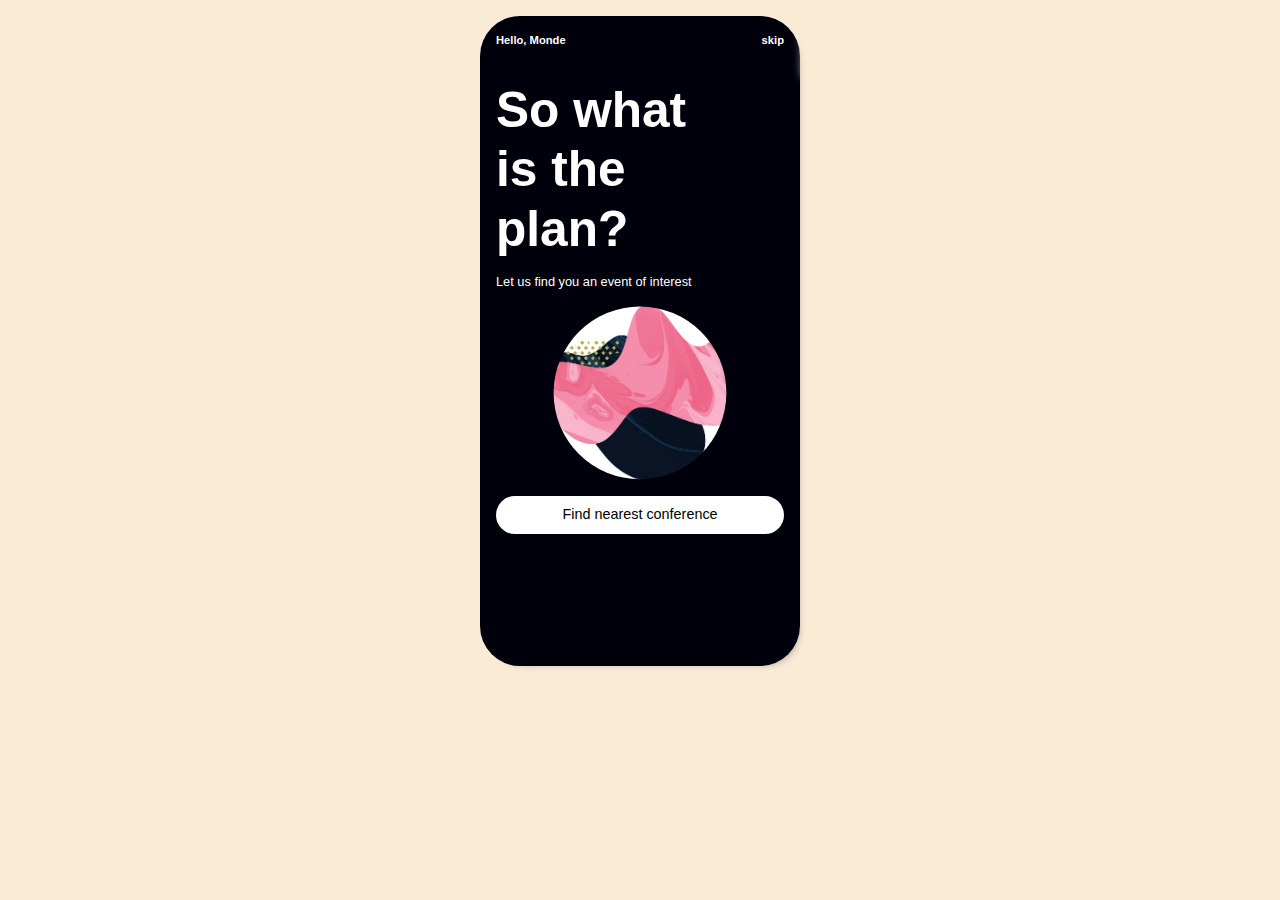
==== conference/index.html @ b0eb1251 "initial commit yo" ====
<!DOCTYPE html>
<html lang="en">
<head>
	<meta charset="UTF-8">
	<title>Conferences</title>

	<link rel="stylesheet" href="../common/css/bootstrap.min.css">
	<link rel="stylesheet" href="../common/css/swiper.css">
	<link rel="stylesheet" href="css/style.css">
</head>
<body class="">
	<div class="mobile">
	<div class="page1">
		<div class="heading">
			<a href="javascript:void(0)">Hello, Monde</a>
			<a href="javascript:void(0)" class="_jsNext">skip</a>
		</div>
		<div class="content">
			<h1>So what is the plan?</h1>
			<p>Let us find you an event of interest</p>
			<img src="../common/img/10.jpg" alt="random illustration" class="img-fluid circular">
			<a href="javascript:void(0)" class="btn customBtn">Find nearest conference</a>
		</div>
			
			

	</div>
	<div class="page2">
		<div class="heading">
			<a href="javascript:void(0)" class="">Hello, Monde</a>
			<a href="javascript:void(0)" class="profile"><img src="../common/icons/SVG/icon_profile.svg" alt="" class="icon"></a>
		</div>
		<div class="content">

			<div class="searchForm">
				<input type="search" id="search" placeholder="Search..." class="form-control">
				<a href="javascript:void(0)"><img src="../common/icons/SVG/icon_adjust-vert.svg" alt="filters icon"></a>
			</div>

			<div class="confTags swiper-container">
				<div class="swiper-wrapper">
				<a href="javascript:void(0)" class="tag swiper-slide">
					<img src="../common/icons/SVG/icon_headphones.svg" alt="tag icon" class="icon">
					<p>Music</p>
				</a>
				<a href="javascript:void(0)" class="tag swiper-slide">
					<img src="../common/icons/SVG/social_dribbble.svg" alt="tag icon" class="icon">
					<p>Game</p>
				</a>
				<a href="javascript:void(0)" class="tag swiper-slide">
					<img src="../common/icons/SVG/icon_search.svg" alt="tag icon" class="icon">
					<p>Info</p>
				</a>
				<a href="javascript:void(0)" class="tag swiper-slide">
					<img src="../common/icons/SVG/icon_camera.svg" alt="tag icon" class="icon">
					<p>tech</p>
				</a>
				</div>
				
			</div>

			<div class="slideFeed">
				<h4>Newest</h4>
				<div class="swiper-container feedSwiper">
					<div class="swiper-wrapper">
						<div class="swiper-slide customSlide">
							<a href="#" class="confCard">
								<span class="cardDate"> 07 July</span>
								<img src="../common/img/10.jpg" alt="conference image" class="img-fluid">
								<div class="confSummary">
									<p class="confName"></p>
									<article>
										<p>
											<span class="topic">Trance and techno</span>
											<br>
											<span class="time">7pm - 11pm</span>
										</p>
										<img src="../common/icons/SVG/icon_heart_alt.svg" alt="heart icon" class="icon">
									</article>
								</div>
							</a>	
						</div>
						<div class="swiper-slide customSlide">
							<a href="#" class="confCard">
								<span class="cardDate"> 07 July</span>
								<img src="../common/img/10.jpg" alt="conference image" class="img-fluid">
								<div class="confSummary">
									<p class="confName"></p>
									<article>
										<p>
											<span class="topic">Trance and techno</span>
											<br>
											<span class="time">7pm - 11pm</span>
										</p>
										<img src="../common/icons/SVG/icon_heart_alt.svg" alt="heart icon" class="icon">
									</article>
								</div>
							</a>
						</div>
						<div class="swiper-slide customSlide">
							<a href="#" class="confCard">
								<span class="cardDate"> 07 July</span>
								<img src="../common/img/10.jpg" alt="conference image" class="img-fluid">
								<div class="confSummary">
									<p class="confName"></p>
									<article>
										<p>
											<span class="topic">Trance and techno</span>
											<br>
											<span class="time">7pm - 11pm</span>
										</p>
										<img src="../common/icons/SVG/icon_heart_alt.svg" alt="heart icon" class="icon">
									</article>
								</div>
							</a>
						</div>
					</div>
				</div>
			</div>

			<!-- feed -->

			<div class="mainFeed">
				<h4>Todays Specials</h4>
				<div class="feeditem">
				<a href="#" class="confCard">
					<span class="cardDate"> 07 July</span>
					<img src="../common/img/10.jpg" alt="conference image" class="img-fluid">
					<div class="confSummary">
						<p class="confName"></p>
						<article>
							<p>
								<span class="topic">Trance and techno</span>
								<br>
								<span class="time">7pm - 11pm</span>
							</p>
							<img src="../common/icons/SVG/icon_heart_alt.svg" alt="heart icon" class="icon">
						</article>
					</div>
				</a>
				</div>
				<div class="feeditem">
				<a href="#" class="confCard">
					<span class="cardDate"> 07 July</span>
					<img src="../common/img/10.jpg" alt="conference image" class="img-fluid">
					<div class="confSummary">
						<p class="confName"></p>
						<article>
							<p>
								<span class="topic">Trance and techno</span>
								<br>
								<span class="time">7pm - 11pm</span>
							</p>
							<img src="../common/icons/SVG/icon_heart_alt.svg" alt="heart icon" class="icon">
						</article>
					</div>
				</a>
			</div>
			<div class="feeditem">
				<a href="#" class="confCard">
					<span class="cardDate"> 07 July</span>
					<img src="../common/img/10.jpg" alt="conference image" class="img-fluid">
					<div class="confSummary">
						<p class="confName"></p>
						<article>
							<p>
								<span class="topic">Trance and techno</span>
								<br>
								<span class="time">7pm - 11pm</span>
							</p>
							<img src="../common/icons/SVG/icon_heart_alt.svg" alt="heart icon" class="icon">
						</article>
					</div>
				</a>
			</div>
			</div>

		</div>


		<!-- navigation -->

		<div class="navigation">
			<a href="javascript:void(0)" class="menuItem">
				<img src="../common/icons/SVG/icon_house_alt.svg" alt="home menu icon" class="icon">
				<span>Home</span>
			</a>
			<a href="javascript:void(0)" class="menuItem">
				<img src="../common/icons/SVG/icon_globe-2.svg" alt="ordered tickets menu icon" class="icon">
				<span>Orders</span>
			</a>
			<a href="javascript:void(0)" class="menuItem">
				<img src="../common/icons/SVG/icon_heart_alt.svg" alt="favourites icon" class="icon">
				<span>Liked</span>
			</a>
			<a href="javascript:void(0)" class="menuItem">
				<img src="../common/icons/SVG/icon_profile.svg" alt="profil icon" class="icon">
				<span>Profile</span>
			</a>
		</div>
	</div>
	</div>


	<!-- scripts -->

	<script src="../common/js/jquery.min.js"></script>
	<script src="../common/js/bootstrap.min.js"></script>
	<script src="../common/js/swiper.js"></script>
	<script src="js/main.js"></script>

</body>
</html>
---- conference/css/style.css ----
h1,h2,h4{
  font-weight: bold;
}

a:active,
a:hover{
  text-decoration: none;
  color: inherit;
  box-shadow: none;
}

.customBtn:focus{
  box-shadow: none;
}
.mobile {
 max-width: 320px;
 height: 650px;
 overflow: hidden;
 margin: 1em auto;
 border-radius: 40px;
 background-color: white;
 position: relative;
 box-shadow: 6px 6px 12px -13px #000;
}

.heading{display: flex;justify-content: space-between;padding: 1em;/*! margin-bottom: 1em; *//*! background-color: aquamarine; */box-shadow: 1px 1px 9px -2px #eee;align-items: center;}
.heading a{font-size: 0.7em;font-weight: bold;color: #000;}
.navigation{position: fixed;bottom: 0;z-index: 10;background-color: #fff;display: flex;/*! margin: 0 0.5em; */width: 100%;justify-content: space-evenly;height: 50px;align-items: center;padding: 0 0.8em;/*! background-color: aquamarine; */box-shadow: 0px -1px 11px -2px #00000061;}
.navigation a{font-size: 0.7em;/*! margin: 0 0.5em; */}
.navigation img{width: 1.2em;}
.navigation span{visibility: hidden;/*! position: absolute; */opacity: 0;transition: all 0.3s ease;}
.navigation .menuItem{
  padding: 0.3em 0.6em;
  border-radius: 40px;
  color: inherit;
  font-weight: bold;
  display: flex;
  align-items: center;
  justify-content: space-between;
}
.navigation .menuItem.active{background-color: #bcedce;}
.navigation .menuItem.active span{visibility: visible;margin-left: 5px;position: relative;opacity: 1;transition: all 0.3s ease;}
.icon{width: 1em;}
.tag p{margin: 0;margin-left: 0.5em;}

.content{overflow-y: auto;height: 100%;padding-top: 1em;scrollbar-width: thin;scrollbar-color: none;scroll-behavior: smooth;}
.page1{height: 100%;background-color: #00000c;color: #fff;position: absolute;top: 0;padding: 0 1em;}
.page1 .heading{padding: 1em 0;box-shadow: none;}
.page1 .content{/*! padding: 0em 1em; */}
.page1 a{color: #fff;}
.page1 h1{font-size: 3.1em;font-weight: bold;width: 68%;}
.page1 p{font-size: 0.8em;margin: 0;margin-left: 0.4em;}
.page1 .content p{margin: 1em 0;}
.page1 img{/*! border-radius: 135px; *//*! clip-path: circle(42%); */}
.page1 .circular{
  clip-path: circle(42%);
  width: 80%;
  display: block;
  margin: 0 auto;
}
.page2{position: relative;transform: translateX(100%);transition: transform 0.5s ease;}
.confCard{background-color: #fff;}
.confSummary{background-color: #fff;}
.confSummary .confName{}
.confSummary .time{}
.confSummary .topic{}
.confSummary p{}
.confSummary article{font-size: 0.6em;display: flex;justify-content: space-between;}
.confSummary span{}
.confSummary img{}

.searchForm{display: flex;padding: 0 1em;}
.searchForm a{}
.searchForm img{}
.searchForm input{border: 1px solid #fff;font-weight: bold;}
.searchForm #search{}
.searchForm #search:focus{
  border:none;
  outline:none;
  box-shadow:none;
}
.searchForm #search:active{}
.searchForm #search:empty{
  background-color: antiquewhite;
}

.cardDate{}
.confCard{text-decoration: none;color: inherit;position: relative;height: 100%;display: block;}
.feedSwiper{padding: 1em 0;}
.time{}
.topic{}
.confTags{display: flex;flex-wrap: nowrap;margin: 1em 0;}
.cardDate{font-size: 0.6em;background: #fff;box-shadow: 2px 3px 6px -5px #000;padding: 1em;border-radius: 5px;/*! width: 0em; */position: absolute;font-weight: bold;top: 0px;}
.customBtn{border-radius: 50px;border: 2px solid #fff;background-color: #fff;color: #000 !important;font-size: 0.9em;display: flex;text-align: center;justify-content: center;margin: 1em auto;}

.feed .page2{
  transform: translateX(0);
  transition: transform 0.2s ease-in;
  height: 100%;
}

.mainFeed{padding: 0 1em;height: 100%;}

.feed .page1{
  opacity:0;
}

body{
  background-color: antiquewhite;
}

.profile{
  
  background-color: bisque;
  padding: 0.6em;
  clip-path: circle();
}

.slideFeed {}
.slideFeed h4{
  
  font-weight: bold;
  margin-top: 1em;
  padding: 0 1em;
}

.customSlide.swiper-slide-active{
transform:scale3d(1.15,1.15,1);
  /*! height: calc(100% + 20px); */
  transition:transform 0.5s ease;
}
.customSlide{background-color: #fff;padding: 0.5em;border-radius: 15px;margin: 0.2em;box-shadow: 2px 2px 11px -8px #9e9e9e;transform: scale(1);transition: transform 0.4s ease;}
.tag{background-color: #ffa2a2;color: #1e1b1b;margin: 0.3em 0.3em;padding: 0.5em 1em;border-radius: 50px;display: flex;font-size: 0.8em;}
.mainFeed .feeditem{background-color: #fff;padding: 0.5em;margin: 0.8em 0;border-radius: 10px;box-shadow: 2px 2px 11px -8px #9e9e9e;}
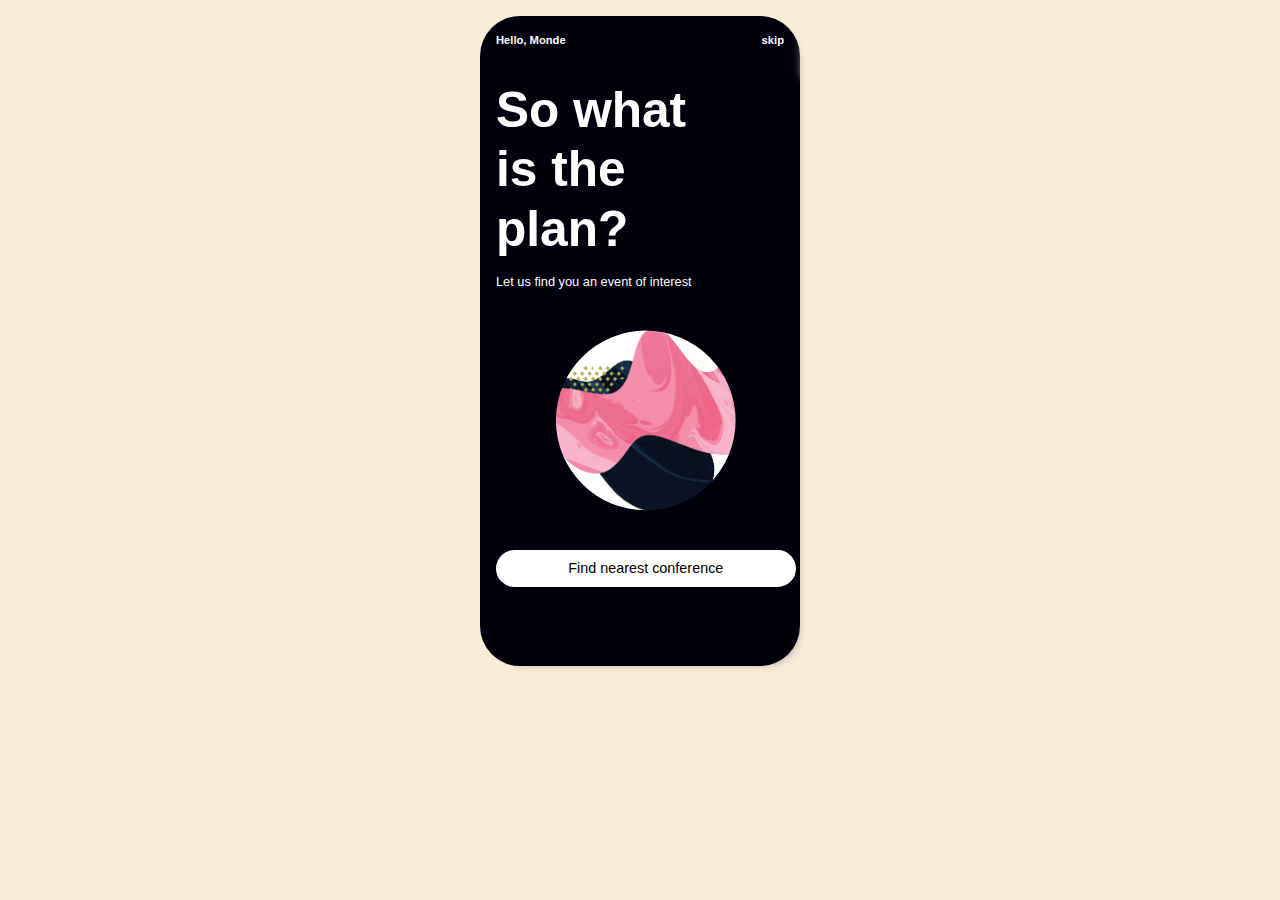
==== commit 7a70464e: "updates" ====
--- a/conference/index.html
+++ b/conference/index.html
@@ -19,7 +19,7 @@
 			<h1>So what is the plan?</h1>
 			<p>Let us find you an event of interest</p>
 			<img src="../common/img/10.jpg" alt="random illustration" class="img-fluid circular">
-			<a href="javascript:void(0)" class="btn customBtn">Find nearest conference</a>
+			<a href="javascript:void(0)" class="btn customBtn _jsNext">Find nearest conference</a>
 		</div>
 			
 			
@@ -34,7 +34,31 @@
 
 			<div class="searchForm">
 				<input type="search" id="search" placeholder="Search..." class="form-control">
-				<a href="javascript:void(0)"><img src="../common/icons/SVG/icon_adjust-vert.svg" alt="filters icon"></a>
+				<a href="javascript:void(0)" class="_jsOptions">
+					<img src="../common/icons/SVG/icon_adjust-vert.svg" alt="filters icon">
+				</a>
+				<div class="filters">
+					<form action="#" class="form">
+						<div class="form-row">
+							<label for="#timeFilter"></label>
+							<select name="timeFilter" id="timeFilter" class="form-control">
+								<option value="1">Anytime</option>
+								<option value="2">Tomorrow</option>
+								<option value="3">Next Weekend</option>
+								<option value="4">Next month</option>
+								<option value="5">Next 3 month</option>
+							</select>
+							<label for="#provinces"></label>
+							<select name="provinces" id="provinces" class="form-control">
+								<option value="10"> KZN</option>
+								<option value="11"> GP</option>
+								<option value="12"> WC</option>
+								<option value="13"> MP</option>
+								<option value="14"> NC</option>
+							</select>
+						</div>
+					</form>
+				</div>
 			</div>
 
 			<div class="confTags swiper-container">
@@ -173,9 +197,8 @@
 					</div>
 				</a>
 			</div>
-			</div>
-
-		</div>
+		</div>
+	</div>
 
 
 		<!-- navigation -->
--- a/conference/css/style.css
+++ b/conference/css/style.css
@@ -1,3 +1,7 @@
+::selection{
+  color: #fff;
+  background-color: red;
+}
 h1,h2,h4{
   font-weight: bold;
 }
@@ -25,6 +29,7 @@
 
 .heading{display: flex;justify-content: space-between;padding: 1em;/*! margin-bottom: 1em; *//*! background-color: aquamarine; */box-shadow: 1px 1px 9px -2px #eee;align-items: center;}
 .heading a{font-size: 0.7em;font-weight: bold;color: #000;}
+
 .navigation{position: fixed;bottom: 0;z-index: 10;background-color: #fff;display: flex;/*! margin: 0 0.5em; */width: 100%;justify-content: space-evenly;height: 50px;align-items: center;padding: 0 0.8em;/*! background-color: aquamarine; */box-shadow: 0px -1px 11px -2px #00000061;}
 .navigation a{font-size: 0.7em;/*! margin: 0 0.5em; */}
 .navigation img{width: 1.2em;}
@@ -36,14 +41,15 @@
   font-weight: bold;
   display: flex;
   align-items: center;
-  justify-content: space-between;
+  /*! justify-content: space-between; */
+  width: 25%;
 }
 .navigation .menuItem.active{background-color: #bcedce;}
 .navigation .menuItem.active span{visibility: visible;margin-left: 5px;position: relative;opacity: 1;transition: all 0.3s ease;}
 .icon{width: 1em;}
 .tag p{margin: 0;margin-left: 0.5em;}
 
-.content{overflow-y: auto;height: 100%;padding-top: 1em;scrollbar-width: thin;scrollbar-color: none;scroll-behavior: smooth;}
+.content{overflow-y: auto;height: 100%;padding-top: 1em;scrollbar-width: thin;scrollbar-color: none;scroll-behavior: smooth;width: 104%;}
 .page1{height: 100%;background-color: #00000c;color: #fff;position: absolute;top: 0;padding: 0 1em;}
 .page1 .heading{padding: 1em 0;box-shadow: none;}
 .page1 .content{/*! padding: 0em 1em; */}
@@ -56,7 +62,7 @@
   clip-path: circle(42%);
   width: 80%;
   display: block;
-  margin: 0 auto;
+  margin: 2.3em auto;
 }
 .page2{position: relative;transform: translateX(100%);transition: transform 0.5s ease;}
 .confCard{background-color: #fff;}
@@ -68,8 +74,10 @@
 .confSummary article{font-size: 0.6em;display: flex;justify-content: space-between;}
 .confSummary span{}
 .confSummary img{}
-
-.searchForm{display: flex;padding: 0 1em;}
+.options-open .searchForm{
+  background-color: #fff;
+}
+.searchForm{display: flex;padding: 1em;/*! position: relative; */}
 .searchForm a{}
 .searchForm img{}
 .searchForm input{border: 1px solid #fff;font-weight: bold;}
@@ -131,4 +139,50 @@
 }
 .customSlide{background-color: #fff;padding: 0.5em;border-radius: 15px;margin: 0.2em;box-shadow: 2px 2px 11px -8px #9e9e9e;transform: scale(1);transition: transform 0.4s ease;}
 .tag{background-color: #ffa2a2;color: #1e1b1b;margin: 0.3em 0.3em;padding: 0.5em 1em;border-radius: 50px;display: flex;font-size: 0.8em;}
+.tag.swiper-slide-active{
+  
+  background-color: honeydew;
+}
+
+.filters{
+  position: absolute;
+/*   bottom:0; */
+  right: 0px;
+  left: 0;
+  width: 102%;
+  background-color: #fff;
+  top: 8.8em;
+  z-index: 3;
+  padding: 1em 0;
+  margin: 0 auto;
+  height: 80%;
+}
+.filters{
+  /*! opacity: 0; */
+  transform: translateX(100%);
+  transition:all 0.3s ease-out;
+  /*! display: none; */
+}
+.filters #timeFilter{}
+.filters select{font-size: 0.6em;width: 45%;margin: 0.7em;}
+.filters label{}
+.filters form{display: flex;width: 313px;margin: 0 auto;}
+.filters .form-row{width: 100%;margin: 0 auto;}
+.options-open .filters{
+  opacity: 1;
+  transform: translateX(0);
+  transition:all 0.3s ease-in;
+}
+select{}
+select:focus,
+select:active,
+select:hover{
+  box-shadow: none;
+  border:none;
+  outline: none;
+}
+
+.mainFeed .feeditem::selection{
+  color: yellow;
+}
 .mainFeed .feeditem{background-color: #fff;padding: 0.5em;margin: 0.8em 0;border-radius: 10px;box-shadow: 2px 2px 11px -8px #9e9e9e;}